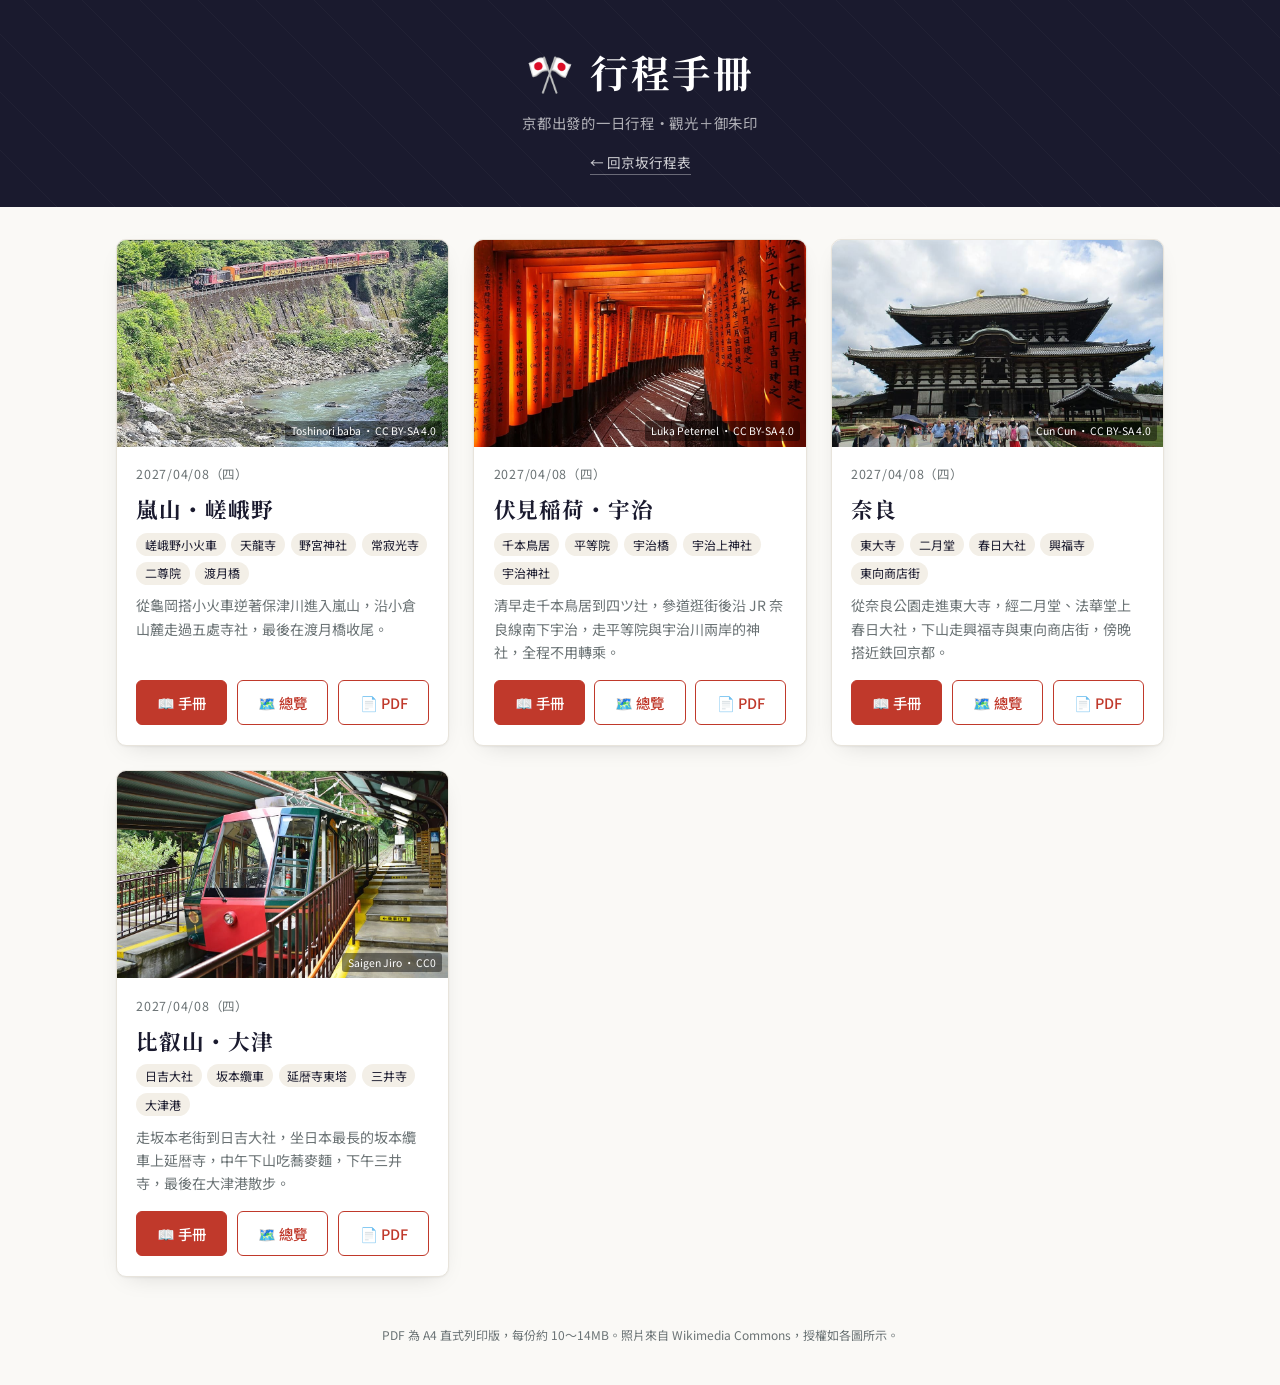
==== handbooks.html @ c955db99 "新增四份京都一日行程手冊與目錄頁 handbooks.html 嵐山・嵯峨野、伏見稲荷・宇治、奈良、比叡山・大津： 各含 HTML 手冊、互動總覽頁（overview/）與 A4 PDF。  Co-A" ====
<!DOCTYPE html>
<html lang="zh-TW">
<head>
  <meta charset="UTF-8" />
  <meta name="viewport" content="width=device-width, initial-scale=1.0" />
  <title>🎌 行程手冊</title>
  <link rel="preconnect" href="https://fonts.googleapis.com" />
  <link href="https://fonts.googleapis.com/css2?family=Noto+Serif+TC:wght@400;600;700&family=Noto+Sans+TC:wght@300;400;500;700&display=swap" rel="stylesheet" />
  <style>
    :root {
      --ink:     #1a1a2e;
      --paper:   #faf9f6;
      --accent:  #c0392b;
      --on-accent: #ffffff;
      --muted:   #6b7375;
      --border:  #e8e4dc;
      --card-bg: #ffffff;
      --chip-bg: #f3efe7;
      --header-bg: #1a1a2e;
      --shadow: 0 1px 2px rgba(0,0,0,.05), 0 8px 24px -12px rgba(0,0,0,.18);
    }
    @media (prefers-color-scheme: dark) {
      :root:not([data-theme="light"]) {
        --ink:     #ecebe6;
        --paper:   #121318;
        --accent:  #ef7a6b;
        --on-accent: #1a0d0a;
        --muted:   #a3a8ab;
        --border:  #2c2e36;
        --card-bg: #1b1d24;
        --chip-bg: #262833;
        --header-bg: #0b0c12;
        --shadow: 0 1px 2px rgba(0,0,0,.4);
        color-scheme: dark;
      }
    }
    :root[data-theme="dark"] {
      --ink:     #ecebe6;
      --paper:   #121318;
      --accent:  #ef7a6b;
      --on-accent: #1a0d0a;
      --muted:   #a3a8ab;
      --border:  #2c2e36;
      --card-bg: #1b1d24;
      --chip-bg: #262833;
      --header-bg: #0b0c12;
      --shadow: 0 1px 2px rgba(0,0,0,.4);
      color-scheme: dark;
    }

    * { box-sizing: border-box; margin: 0; padding: 0; }

    body {
      font-family: 'Noto Sans TC', sans-serif;
      background: var(--paper);
      color: var(--ink);
      min-height: 100vh;
      line-height: 1.65;
    }

    /* ── HEADER ── */
    .site-header {
      background: var(--header-bg);
      color: #fff;
      text-align: center;
      padding: 2.5rem 1rem 2rem;
      position: relative;
      overflow: hidden;
    }
    .site-header::before {
      content: '';
      position: absolute;
      inset: 0;
      background: repeating-linear-gradient(
        45deg,
        transparent,
        transparent 40px,
        rgba(255,255,255,.03) 40px,
        rgba(255,255,255,.03) 41px
      );
    }
    .site-header h1 {
      font-family: 'Noto Serif TC', serif;
      font-size: clamp(1.6rem, 5vw, 2.4rem);
      font-weight: 700;
      letter-spacing: .08em;
      position: relative;
    }
    .site-header .subtitle {
      margin-top: .5rem;
      font-size: .9rem;
      color: rgba(255,255,255,.65);
      letter-spacing: .05em;
      position: relative;
    }
    .site-header .back {
      position: relative;
      display: inline-block;
      margin-top: 1rem;
      color: rgba(255,255,255,.8);
      font-size: .85rem;
      text-decoration: none;
      border-bottom: 1px solid rgba(255,255,255,.35);
    }
    .site-header .back:hover { color: #fff; border-color: #fff; }

    /* ── CARDS ── */
    main {
      max-width: 1080px;
      margin: 0 auto;
      padding: 2rem 16px 3rem;
      display: grid;
      grid-template-columns: repeat(auto-fill, minmax(300px, 1fr));
      gap: 1.5rem;
    }
    .card {
      background: var(--card-bg);
      border: 1px solid var(--border);
      border-radius: 10px;
      overflow: hidden;
      box-shadow: var(--shadow);
      display: flex;
      flex-direction: column;
    }
    .card figure { position: relative; }
    .card img {
      display: block;
      width: 100%;
      aspect-ratio: 16 / 10;
      object-fit: cover;
      background: var(--chip-bg);
    }
    .card figcaption {
      position: absolute;
      right: 6px;
      bottom: 6px;
      font-size: .65rem;
      color: #fff;
      background: rgba(0,0,0,.45);
      padding: 1px 6px;
      border-radius: 3px;
    }
    .card-body {
      padding: 1.1rem 1.2rem 1.25rem;
      display: flex;
      flex-direction: column;
      gap: .6rem;
      flex: 1;
    }
    .date {
      font-size: .78rem;
      color: var(--muted);
      letter-spacing: .06em;
    }
    .card h2 {
      font-family: 'Noto Serif TC', serif;
      font-size: 1.35rem;
      font-weight: 700;
      letter-spacing: .04em;
      line-height: 1.35;
    }
    .spots {
      display: flex;
      flex-wrap: wrap;
      gap: .35rem;
    }
    .spots span {
      font-size: .75rem;
      background: var(--chip-bg);
      padding: .1rem .55rem;
      border-radius: 99px;
    }
    .summary {
      font-size: .88rem;
      color: var(--muted);
      flex: 1;
    }
    .actions {
      display: flex;
      gap: .6rem;
      margin-top: .4rem;
    }
    .btn {
      flex: 1;
      white-space: nowrap;
      text-align: center;
      text-decoration: none;
      font-size: .9rem;
      font-weight: 500;
      padding: .6rem .5rem;
      border-radius: 6px;
      border: 1.5px solid var(--accent);
      transition: background .15s, color .15s;
    }
    .btn.primary { background: var(--accent); color: var(--on-accent); }
    .btn.primary:hover { filter: brightness(1.08); }
    .btn.ghost { color: var(--accent); }
    .btn.ghost:hover { background: var(--accent); color: var(--on-accent); }
    .btn:focus-visible { outline: 2px solid var(--ink); outline-offset: 2px; }

    footer {
      text-align: center;
      font-size: .75rem;
      color: var(--muted);
      padding: 0 16px 2.5rem;
    }
  </style>
</head>
<body>
  <header class="site-header">
    <h1>🎌 行程手冊</h1>
    <p class="subtitle">京都出發的一日行程・觀光＋御朱印</p>
    <a class="back" href="./">← 回京坂行程表</a>
  </header>

  <main>
    <article class="card">
      <figure>
        <img src="arashiyama/img/train3.jpg" alt="嵯峨野小火車" loading="lazy" />
        <figcaption>Toshinori baba · CC BY-SA 4.0</figcaption>
      </figure>
      <div class="card-body">
        <p class="date">2027/04/08（四）</p>
        <h2>嵐山・嵯峨野</h2>
        <div class="spots">
          <span>嵯峨野小火車</span><span>天龍寺</span><span>野宮神社</span><span>常寂光寺</span><span>二尊院</span><span>渡月橋</span>
        </div>
        <p class="summary">從龜岡搭小火車逆著保津川進入嵐山，沿小倉山麓走過五處寺社，最後在渡月橋收尾。</p>
        <div class="actions">
          <a class="btn primary" href="arashiyama/">📖 手冊</a>
          <a class="btn ghost" href="arashiyama/overview/">🗺️ 總覽</a>
          <a class="btn ghost" href="arashiyama/嵐山嵯峨野行程手冊_2027-04-08.pdf" title="A4 PDF，9.3MB">📄 PDF</a>
        </div>
      </div>
    </article>

    <article class="card">
      <figure>
        <img src="inari-uji/img/senbon.jpg" alt="伏見稲荷大社千本鳥居" loading="lazy" />
        <figcaption>Luka Peternel · CC BY-SA 4.0</figcaption>
      </figure>
      <div class="card-body">
        <p class="date">2027/04/08（四）</p>
        <h2>伏見稲荷・宇治</h2>
        <div class="spots">
          <span>千本鳥居</span><span>平等院</span><span>宇治橋</span><span>宇治上神社</span><span>宇治神社</span>
        </div>
        <p class="summary">清早走千本鳥居到四ツ辻，參道逛街後沿 JR 奈良線南下宇治，走平等院與宇治川兩岸的神社，全程不用轉乘。</p>
        <div class="actions">
          <a class="btn primary" href="inari-uji/">📖 手冊</a>
          <a class="btn ghost" href="inari-uji/overview/">🗺️ 總覽</a>
          <a class="btn ghost" href="inari-uji/伏見稲荷宇治行程手冊_2027-04-08.pdf" title="A4 PDF，13.5MB">📄 PDF</a>
        </div>
      </div>
    </article>

    <article class="card">
      <figure>
        <img src="nara/img/daibutsuden2.jpg" alt="東大寺大佛殿" loading="lazy" />
        <figcaption>Cun Cun · CC BY-SA 4.0</figcaption>
      </figure>
      <div class="card-body">
        <p class="date">2027/04/08（四）</p>
        <h2>奈良</h2>
        <div class="spots">
          <span>東大寺</span><span>二月堂</span><span>春日大社</span><span>興福寺</span><span>東向商店街</span>
        </div>
        <p class="summary">從奈良公園走進東大寺，經二月堂、法華堂上春日大社，下山走興福寺與東向商店街，傍晚搭近鉄回京都。</p>
        <div class="actions">
          <a class="btn primary" href="nara/">📖 手冊</a>
          <a class="btn ghost" href="nara/overview/">🗺️ 總覽</a>
          <a class="btn ghost" href="nara/奈良東大寺春日大社行程手冊_2027-04-08.pdf" title="A4 PDF，10.6MB">📄 PDF</a>
        </div>
      </div>
    </article>

    <article class="card">
      <figure>
        <img src="otsu/img/cable_car.jpg" alt="坂本纜車" loading="lazy" />
        <figcaption>Saigen Jiro · CC0</figcaption>
      </figure>
      <div class="card-body">
        <p class="date">2027/04/08（四）</p>
        <h2>比叡山・大津</h2>
        <div class="spots">
          <span>日吉大社</span><span>坂本纜車</span><span>延暦寺東塔</span><span>三井寺</span><span>大津港</span>
        </div>
        <p class="summary">走坂本老街到日吉大社，坐日本最長的坂本纜車上延暦寺，中午下山吃蕎麥麵，下午三井寺，最後在大津港散步。</p>
        <div class="actions">
          <a class="btn primary" href="otsu/">📖 手冊</a>
          <a class="btn ghost" href="otsu/overview/">🗺️ 總覽</a>
          <a class="btn ghost" href="otsu/比叡山大津日吉大社延暦寺三井寺行程手冊_2027-04-08.pdf" title="A4 PDF，13.9MB">📄 PDF</a>
        </div>
      </div>
    </article>
  </main>

  <footer>PDF 為 A4 直式列印版，每份約 10～14MB。照片來自 Wikimedia Commons，授權如各圖所示。</footer>
</body>
</html>
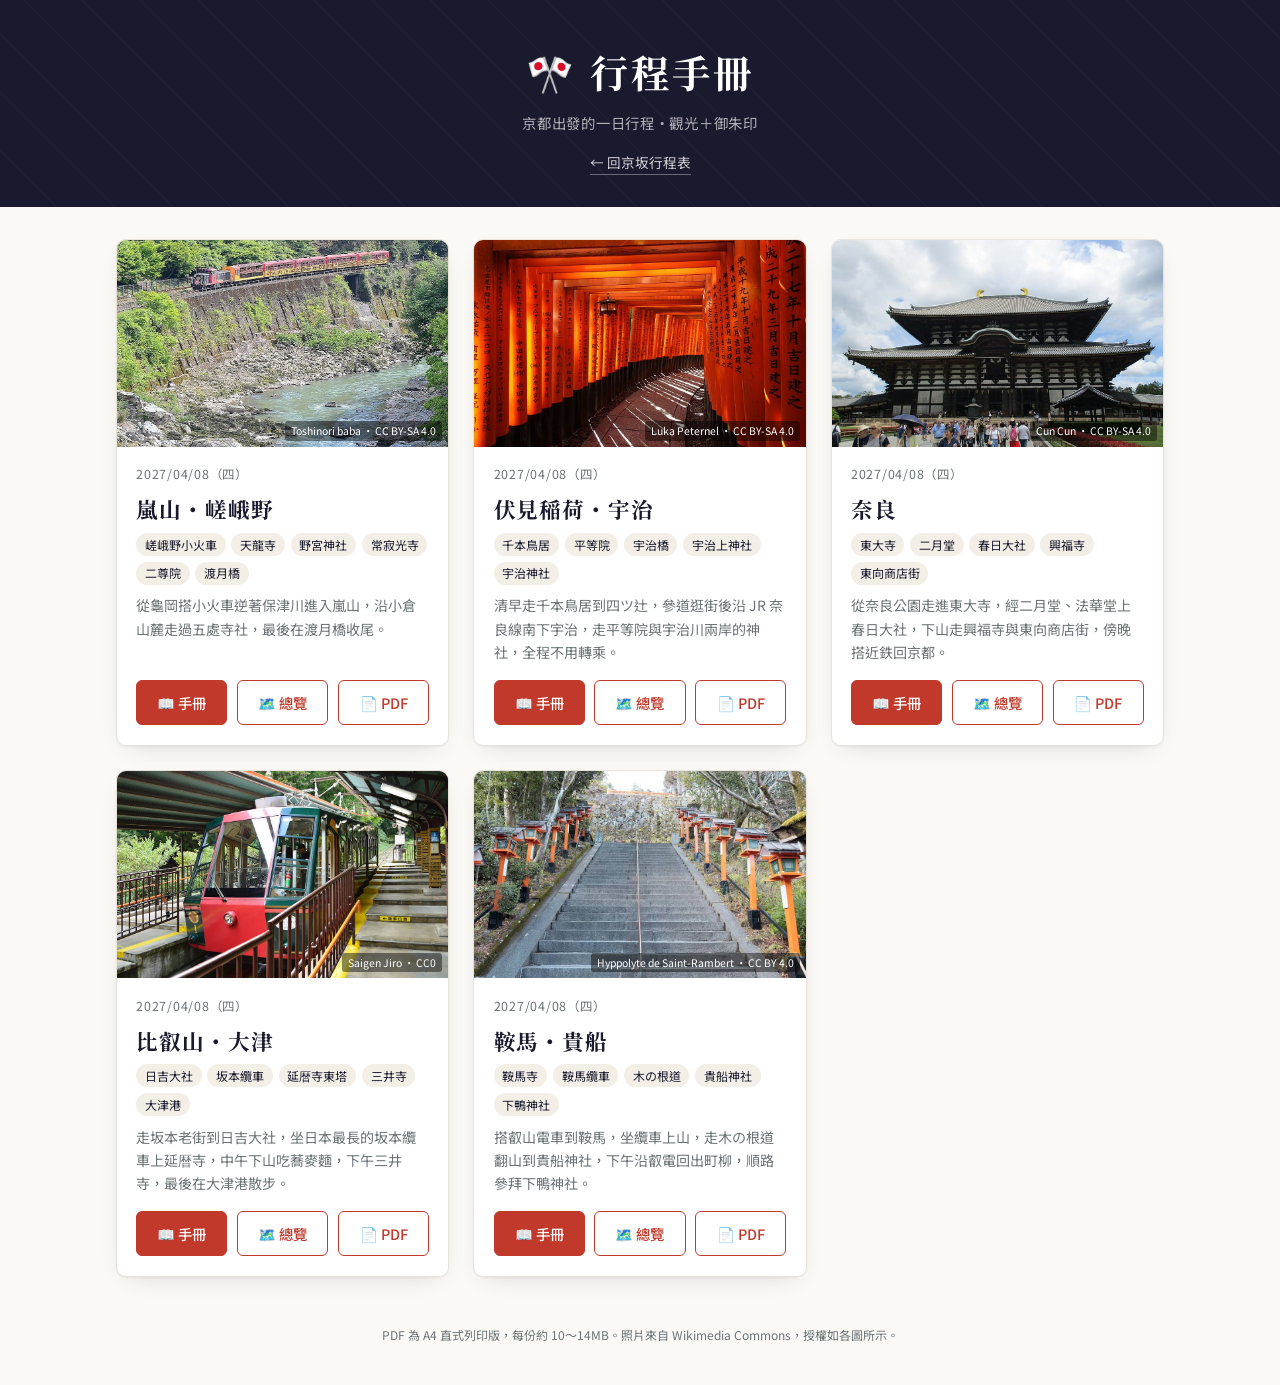
==== commit 19f357f9: "新增鞍馬・貴船一日行程手冊 含 HTML 手冊、互動總覽頁（overview/）與 A4 PDF，並在 handbooks.html 加上卡片。  Co-Authored-By: Claude Opu" ====
--- a/handbooks.html
+++ b/handbooks.html
@@ -293,6 +293,26 @@
         </div>
       </div>
     </article>
+
+    <article class="card">
+      <figure>
+        <img src="kurama-kibune/img/stairs.jpg" alt="鞍馬寺石階" loading="lazy" />
+        <figcaption>Hyppolyte de Saint-Rambert · CC BY 4.0</figcaption>
+      </figure>
+      <div class="card-body">
+        <p class="date">2027/04/08（四）</p>
+        <h2>鞍馬・貴船</h2>
+        <div class="spots">
+          <span>鞍馬寺</span><span>鞍馬纜車</span><span>木の根道</span><span>貴船神社</span><span>下鴨神社</span>
+        </div>
+        <p class="summary">搭叡山電車到鞍馬，坐纜車上山，走木の根道翻山到貴船神社，下午沿叡電回出町柳，順路參拜下鴨神社。</p>
+        <div class="actions">
+          <a class="btn primary" href="kurama-kibune/">📖 手冊</a>
+          <a class="btn ghost" href="kurama-kibune/overview/">🗺️ 總覽</a>
+          <a class="btn ghost" href="kurama-kibune/鞍馬貴船行程手冊_2027-04-08.pdf" title="A4 PDF，13.5MB">📄 PDF</a>
+        </div>
+      </div>
+    </article>
   </main>
 
   <footer>PDF 為 A4 直式列印版，每份約 10～14MB。照片來自 Wikimedia Commons，授權如各圖所示。</footer>
